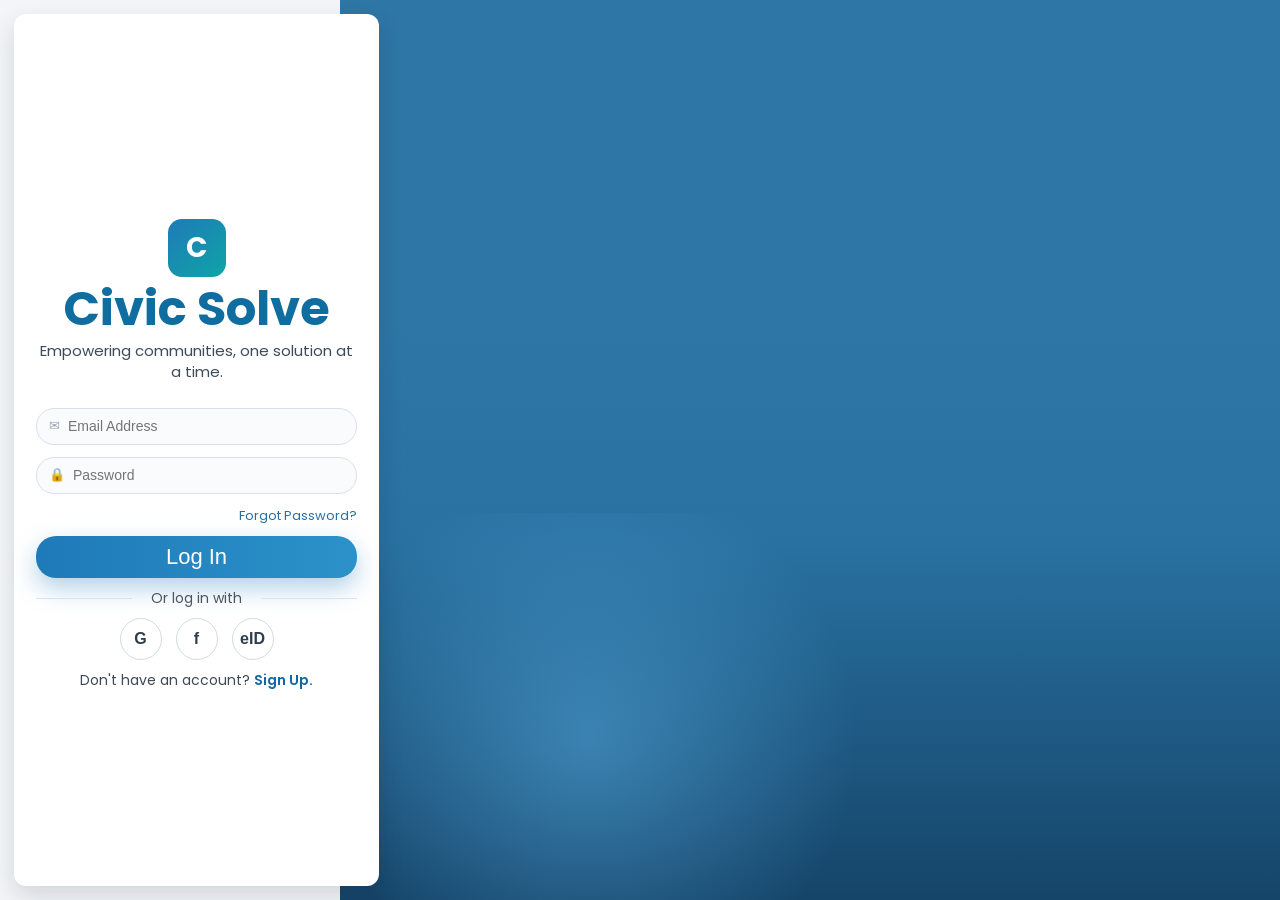
==== login.html @ 405071b5 "Initial commit" ====
<!DOCTYPE html>
<html lang="en">
<head>
    <meta charset="UTF-8">
    <meta name="viewport" content="width=device-width, initial-scale=1.0">
    <title>CivicSolve - Login</title>
    <link rel="stylesheet" href="assets/css/login.css">
    <link href="https://fonts.googleapis.com/css2?family=Poppins:wght@300;400;500;600;700&display=swap" rel="stylesheet">
</head>
<body class="auth-page">
    <main class="auth-scene">
        <section class="hero-pane">
            <div class="hero-overlay">
                <h2>Shape your city's future. Join the conversation and make a difference in your community.</h2>
                <p>Connect with neighbors, share ideas, and drive change.</p>
            </div>
        </section>

        <section class="login-pane">
            <div class="brand-wrap">
                <div class="brand-mark">C</div>
                <h1>Civic Solve</h1>
                <p>Empowering communities, one solution at a time.</p>
            </div>

            <div id="login-error" class="alert" style="display:none;"></div>

            <form id="login-form" class="login-form">
                <label class="input-wrap">
                    <span class="input-icon">✉</span>
                    <input type="email" name="email" placeholder="Email Address" required>
                </label>

                <label class="input-wrap">
                    <span class="input-icon">🔒</span>
                    <input type="password" name="password" placeholder="Password" required>
                </label>

                <div class="helper-row">
                    <a href="#" class="forgot-link">Forgot Password?</a>
                </div>

                <button type="submit" class="login-btn">Log In</button>
            </form>

            <div class="divider">Or log in with</div>

            <div class="social-row">
                <button type="button" aria-label="Login with Google">G</button>
                <button type="button" aria-label="Login with Facebook">f</button>
                <button type="button" aria-label="Login with eID">eID</button>
            </div>

            <p class="auth-link">Don't have an account? <a href="register.html">Sign Up.</a></p>
        </section>
    </main>
    <script src="assets/js/auth.js"></script>
</body>
</html>
---- assets/css/login.css ----
* {
    margin: 0;
    padding: 0;
    box-sizing: border-box;
}

body {
    font-family: 'Poppins', sans-serif;
}

.auth-page {
    min-height: 100dvh;
    background: #f3f5f8;
    overflow: auto;
}

.auth-scene {
    position: relative;
    min-height: 100dvh;
    min-height: 100dvh;
    width: 100%;
}

.login-pane {
    position: absolute;
    z-index: 2;
    left: 14px;
    top: 14px;
    bottom: 14px;
    width: 365px;
    background: #ffffff;
    border-radius: 12px;
    box-shadow: 0 10px 24px rgba(15, 23, 42, 0.14);
    padding: 26px 22px 16px;
    display: flex;
    flex-direction: column;
    justify-content: center;
}

.brand-wrap {
    text-align: center;
    margin-bottom: 18px;
}

.brand-mark {
    width: 58px;
    height: 58px;
    margin: 0 auto 8px;
    border-radius: 14px;
    background: linear-gradient(140deg, #1f7ab8, #0ea5a6);
    color: #ffffff;
    display: grid;
    place-items: center;
    font-weight: 700;
    font-size: 28px;
}

.brand-wrap h1 {
    color: #0f6d9f;
    font-size: 48px;
    line-height: 1;
    font-weight: 700;
}

.brand-wrap p {
    color: #3d4a59;
    font-size: 15px;
    margin-top: 8px;
    line-height: 1.35;
}

.login-form {
    margin-top: 8px;
}

.input-wrap {
    border: 1px solid #d9e0e8;
    border-radius: 18px;
    height: 37px;
    display: flex;
    align-items: center;
    gap: 8px;
    padding: 0 12px;
    margin-bottom: 12px;
    background: #f9fbfd;
}

.input-icon {
    color: #9aa6b2;
    font-size: 13px;
}

.input-wrap input {
    border: none;
    outline: none;
    width: 100%;
    background: transparent;
    color: #334155;
    font-size: 14px;
}

.helper-row {
    display: flex;
    justify-content: flex-end;
    margin-bottom: 10px;
}

.forgot-link {
    font-size: 13px;
    text-decoration: none;
    color: #2470a7;
}

.login-btn {
    width: 100%;
    border: none;
    border-radius: 20px;
    height: 42px;
    font-size: 22px;
    font-weight: 500;
    color: #ffffff;
    background: linear-gradient(90deg, #1f7ab8, #2b92c9);
    cursor: pointer;
    box-shadow: 0 10px 24px rgba(31, 122, 184, 0.35);
}

.divider {
    margin: 10px 0 9px;
    text-align: center;
    color: #4c5562;
    font-size: 14px;
    position: relative;
}

.divider::before,
.divider::after {
    content: "";
    position: absolute;
    top: 50%;
    width: 30%;
    border-top: 1px solid #dde3ea;
}

.divider::before {
    left: 0;
}

.divider::after {
    right: 0;
}

.social-row {
    display: flex;
    justify-content: center;
    gap: 14px;
}

.social-row button {
    width: 42px;
    height: 42px;
    border-radius: 50%;
    border: 1px solid #d4dbe3;
    background: #ffffff;
    color: #2f3e4f;
    font-size: 16px;
    font-weight: 600;
    cursor: pointer;
}

.auth-link {
    text-align: center;
    margin-top: 10px;
    color: #3e4a58;
    font-size: 14px;
}

.auth-link a {
    color: #1168a2;
    text-decoration: none;
    font-weight: 600;
}

.hero-pane {
    position: absolute;
    top: 0;
    right: 0;
    bottom: 0;
    left: 340px;
    background-color: #2f78a8;
    background-image: url("../../image.png");
    background-size: cover;
    background-position: right center;
    background-repeat: no-repeat;
    overflow: hidden;
}

.hero-pane::before {
    content: "";
    position: absolute;
    inset: 0;
    background: linear-gradient(
        to bottom,
        rgba(11, 64, 98, 0.03) 34%,
        rgba(16, 88, 135, 0.2) 60%,
        rgba(9, 44, 75, 0.68) 100%
    );
}

.hero-pane::after {
    content: "";
    position: absolute;
    left: -5%;
    bottom: -7%;
    width: 63%;
    height: 50%;
    background: radial-gradient(circle, rgba(86, 170, 223, 0.52) 0%, rgba(86, 170, 223, 0) 72%);
    pointer-events: none;
}

.hero-overlay {
    display: none;
}

.hero-overlay h2 {
    font-size: 50px;
    line-height: 1.08;
    max-width: 650px;
    text-shadow: 0 2px 10px rgba(0, 0, 0, 0.35);
}

.hero-overlay p {
    margin-top: 10px;
    font-size: 25px;
    color: #dbeafe;
}

.alert {
    background: #ffe4e6;
    color: #be123c;
    padding: 10px 12px;
    border-radius: 10px;
    margin-bottom: 10px;
    border: 1px solid #fecdd3;
    font-size: 13px;
}

@media (max-width: 1024px) {
    .hero-pane {
        left: 330px;
        background-position: 95% top;
    }
}

@media (max-width: 840px) {
    .hero-pane {
        position: relative;
        left: 0;
        right: auto;
        bottom: auto;
        min-height: 46dvh;
        background-position: center top;
    }

    .login-pane {
        position: relative;
        inset: auto;
        transform: none;
        width: calc(100% - 16px);
        margin: 10px auto -28px;
        top: auto;
        left: auto;
        bottom: auto;
        padding: 22px 16px 16px;
        border-radius: 14px;
    }

    .brand-wrap h1 {
        font-size: 32px;
    }

    .brand-wrap p {
        font-size: 15px;
    }

    .input-wrap input,
    .forgot-link,
    .divider,
    .auth-link {
        font-size: 14px;
    }

    .login-btn {
        font-size: 26px;
    }
}
@media (max-width: 520px) {
    .login-btn {
        font-size: 18px;
    }
}
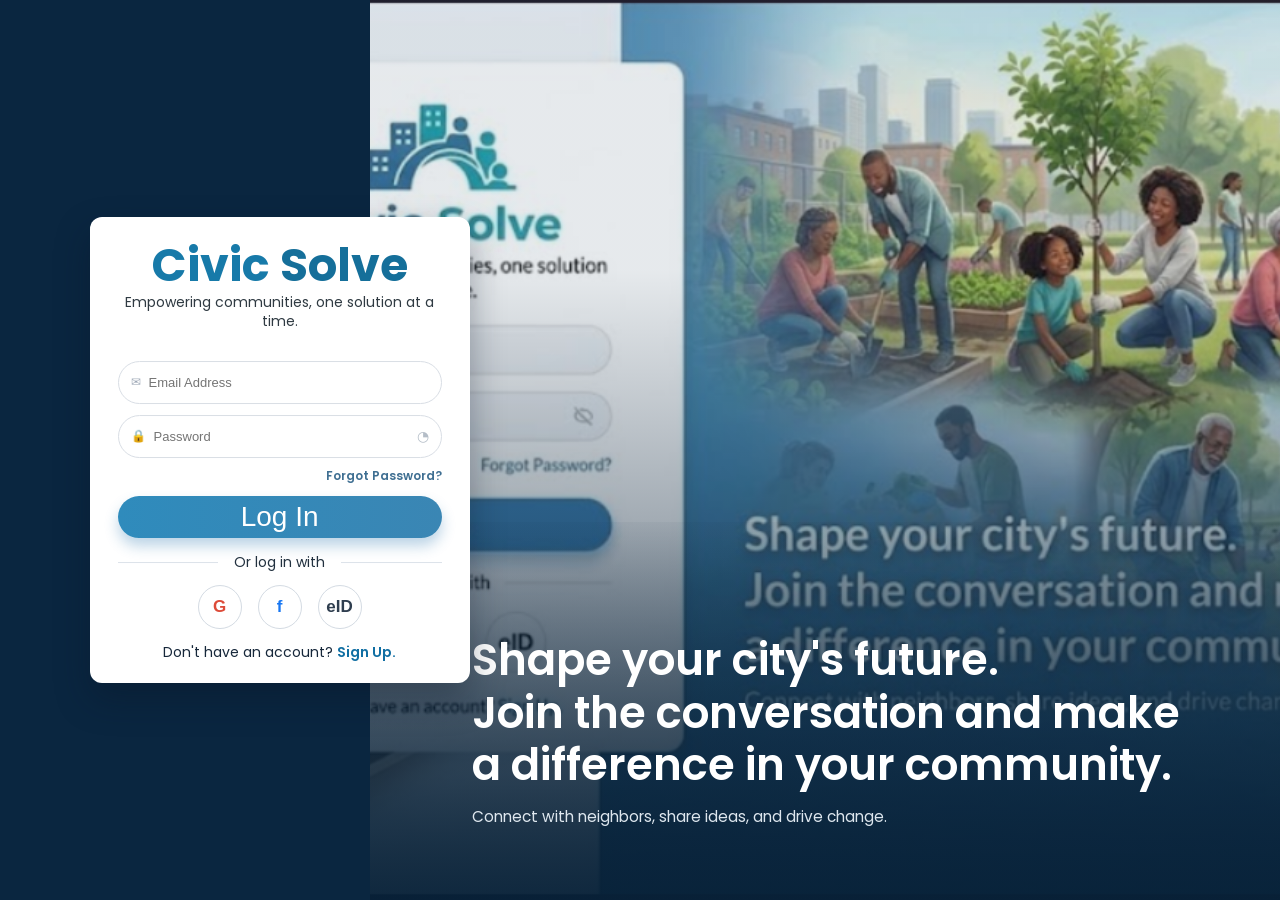
==== commit 6b3125db: "Added new feature (add some feature)" ====
--- a/login.html
+++ b/login.html
@@ -10,16 +10,15 @@
 <body class="auth-page">
     <main class="auth-scene">
         <section class="hero-pane">
-            <div class="hero-overlay">
-                <h2>Shape your city's future. Join the conversation and make a difference in your community.</h2>
+            <div class="hero-content">
+                <h2>Shape your city's future.<br>Join the conversation and make<br>a difference in your community.</h2>
                 <p>Connect with neighbors, share ideas, and drive change.</p>
             </div>
         </section>
 
         <section class="login-pane">
             <div class="brand-wrap">
-                <div class="brand-mark">C</div>
-                <h1>Civic Solve</h1>
+                <h1><span>Civic</span> Solve</h1>
                 <p>Empowering communities, one solution at a time.</p>
             </div>
 
@@ -34,6 +33,7 @@
                 <label class="input-wrap">
                     <span class="input-icon">🔒</span>
                     <input type="password" name="password" placeholder="Password" required>
+                    <span class="input-icon input-icon-end">◔</span>
                 </label>
 
                 <div class="helper-row">
@@ -46,8 +46,8 @@
             <div class="divider">Or log in with</div>
 
             <div class="social-row">
-                <button type="button" aria-label="Login with Google">G</button>
-                <button type="button" aria-label="Login with Facebook">f</button>
+                <button type="button" class="google" aria-label="Login with Google">G</button>
+                <button type="button" class="facebook" aria-label="Login with Facebook">f</button>
                 <button type="button" aria-label="Login with eID">eID</button>
             </div>
 
--- a/assets/css/login.css
+++ b/assets/css/login.css
@@ -10,84 +10,82 @@
 
 .auth-page {
     min-height: 100dvh;
-    background: #f3f5f8;
-    overflow: auto;
+    background: #0a2640;
+    overflow: hidden;
 }
 
 .auth-scene {
     position: relative;
     min-height: 100dvh;
-    min-height: 100dvh;
     width: 100%;
 }
 
 .login-pane {
     position: absolute;
     z-index: 2;
-    left: 14px;
-    top: 14px;
-    bottom: 14px;
-    width: 365px;
+    left: clamp(36px, 7vw, 180px);
+    top: 50%;
+    transform: translateY(-50%);
+    width: min(100%, 380px);
     background: #ffffff;
     border-radius: 12px;
-    box-shadow: 0 10px 24px rgba(15, 23, 42, 0.14);
-    padding: 26px 22px 16px;
+    box-shadow: 0 16px 34px rgba(8, 20, 36, 0.35);
+    padding: 26px 28px 20px;
     display: flex;
     flex-direction: column;
-    justify-content: center;
+    justify-content: flex-start;
 }
 
 .brand-wrap {
     text-align: center;
-    margin-bottom: 18px;
-}
-
-.brand-mark {
-    width: 58px;
-    height: 58px;
-    margin: 0 auto 8px;
-    border-radius: 14px;
-    background: linear-gradient(140deg, #1f7ab8, #0ea5a6);
-    color: #ffffff;
-    display: grid;
-    place-items: center;
+    margin-bottom: 16px;
+}
+
+.brand-wrap h1 {
+    color: #156f9a;
+    font-size: 46px;
+    letter-spacing: 0;
+    line-height: 0.96;
     font-weight: 700;
-    font-size: 28px;
-}
-
-.brand-wrap h1 {
-    color: #0f6d9f;
-    font-size: 48px;
-    line-height: 1;
-    font-weight: 700;
+}
+
+.brand-wrap h1 span {
+    color: #177aa9;
 }
 
 .brand-wrap p {
-    color: #3d4a59;
-    font-size: 15px;
-    margin-top: 8px;
+    color: #2f3a42;
+    font-size: 14px;
+    margin-top: 6px;
     line-height: 1.35;
+    font-weight: 400;
 }
 
 .login-form {
-    margin-top: 8px;
+    margin-top: 14px;
 }
 
 .input-wrap {
-    border: 1px solid #d9e0e8;
-    border-radius: 18px;
-    height: 37px;
+    border: 1px solid #d9dee5;
+    border-radius: 22px;
+    height: 43px;
     display: flex;
     align-items: center;
     gap: 8px;
     padding: 0 12px;
-    margin-bottom: 12px;
-    background: #f9fbfd;
+    margin-bottom: 11px;
+    background: #ffffff;
 }
 
 .input-icon {
-    color: #9aa6b2;
-    font-size: 13px;
+    color: #9fa9b7;
+    font-size: 12px;
+    flex: 0 0 auto;
+}
+
+.input-icon-end {
+    font-size: 14px;
+    color: #b4bdc7;
 }
 
 .input-wrap input {
@@ -96,38 +94,40 @@
     width: 100%;
     background: transparent;
     color: #334155;
-    font-size: 14px;
+    font-size: 13px;
 }
 
 .helper-row {
     display: flex;
     justify-content: flex-end;
-    margin-bottom: 10px;
+    margin-top: -2px;
+    margin-bottom: 11px;
 }
 
 .forgot-link {
-    font-size: 13px;
+    font-size: 12px;
     text-decoration: none;
-    color: #2470a7;
+    color: #3f6f92;
+    font-weight: 600;
 }
 
 .login-btn {
     width: 100%;
     border: none;
-    border-radius: 20px;
+    border-radius: 22px;
     height: 42px;
-    font-size: 22px;
+    font-size: 28px;
     font-weight: 500;
     color: #ffffff;
-    background: linear-gradient(90deg, #1f7ab8, #2b92c9);
+    background: linear-gradient(90deg, #2f8bbc, #3a86b4);
     cursor: pointer;
-    box-shadow: 0 10px 24px rgba(31, 122, 184, 0.35);
+    box-shadow: 0 8px 14px rgba(34, 113, 171, 0.3);
 }
 
 .divider {
-    margin: 10px 0 9px;
+    margin: 14px 0 12px;
     text-align: center;
-    color: #4c5562;
+    color: #22313f;
     font-size: 14px;
     position: relative;
 }
@@ -137,7 +137,7 @@
     content: "";
     position: absolute;
     top: 50%;
-    width: 30%;
+    width: 31%;
     border-top: 1px solid #dde3ea;
 }
 
@@ -152,30 +152,38 @@
 .social-row {
     display: flex;
     justify-content: center;
-    gap: 14px;
+    gap: 16px;
 }
 
 .social-row button {
-    width: 42px;
-    height: 42px;
+    width: 44px;
+    height: 44px;
     border-radius: 50%;
     border: 1px solid #d4dbe3;
     background: #ffffff;
     color: #2f3e4f;
-    font-size: 16px;
+    font-size: 17px;
     font-weight: 600;
     cursor: pointer;
 }
 
+.social-row .google {
+    color: #dd4b39;
+}
+
+.social-row .facebook {
+    color: #1877f2;
+}
+
 .auth-link {
     text-align: center;
-    margin-top: 10px;
-    color: #3e4a58;
+    margin-top: 13px;
+    color: #16273a;
     font-size: 14px;
 }
 
 .auth-link a {
-    color: #1168a2;
+    color: #116fa3;
     text-decoration: none;
     font-weight: 600;
 }
@@ -185,11 +193,11 @@
     top: 0;
     right: 0;
     bottom: 0;
-    left: 340px;
-    background-color: #2f78a8;
+    left: min(29vw, 370px);
+    background-color: #2a76a8;
     background-image: url("../../image.png");
     background-size: cover;
-    background-position: right center;
+    background-position: center;
     background-repeat: no-repeat;
     overflow: hidden;
 }
@@ -198,40 +206,41 @@
     content: "";
     position: absolute;
     inset: 0;
-    background: linear-gradient(
-        to bottom,
-        rgba(11, 64, 98, 0.03) 34%,
-        rgba(16, 88, 135, 0.2) 60%,
-        rgba(9, 44, 75, 0.68) 100%
-    );
+    background: linear-gradient(to bottom, rgba(10, 45, 73, 0.1) 30%, rgba(6, 28, 49, 0.78) 100%);
 }
 
 .hero-pane::after {
     content: "";
     position: absolute;
-    left: -5%;
-    bottom: -7%;
-    width: 63%;
-    height: 50%;
-    background: radial-gradient(circle, rgba(86, 170, 223, 0.52) 0%, rgba(86, 170, 223, 0) 72%);
+    left: 0;
+    right: 0;
+    bottom: 0;
+    height: 42%;
+    background: linear-gradient(to top, rgba(7, 33, 56, 0.84) 0%, rgba(7, 33, 56, 0.04) 100%);
     pointer-events: none;
 }
 
-.hero-overlay {
-    display: none;
-}
-
-.hero-overlay h2 {
-    font-size: 50px;
-    line-height: 1.08;
-    max-width: 650px;
-    text-shadow: 0 2px 10px rgba(0, 0, 0, 0.35);
-}
-
-.hero-overlay p {
-    margin-top: 10px;
-    font-size: 25px;
-    color: #dbeafe;
+.hero-content {
+    position: absolute;
+    z-index: 1;
+    left: clamp(60px, 8vw, 120px);
+    right: 48px;
+    bottom: clamp(34px, 8vh, 78px);
+    color: #ffffff;
+}
+
+.hero-content h2 {
+    font-size: clamp(26px, 3.4vw, 46px);
+    line-height: 1.2;
+    margin-bottom: 14px;
+    font-weight: 600;
+    max-width: 900px;
+}
+
+.hero-content p {
+    font-size: clamp(14px, 1.2vw, 26px);
+    color: rgba(238, 245, 252, 0.93);
+    max-width: 720px;
 }
 
 .alert {
@@ -246,9 +255,25 @@
 
 @media (max-width: 1024px) {
     .hero-pane {
-        left: 330px;
-        background-position: 95% top;
-    }
+        left: 280px;
+        background-position: 66% center;
+    }
+
+    .login-pane {
+        left: 20px;
+        width: 320px;
+        padding: 20px 18px 16px;
+        top: 50%;
+    }
+
+    .brand-wrap h1 {
+        font-size: 36px;
+    }
+
+    .hero-content h2 {
+        font-size: 30px;
+    }
+
 }
 
 @media (max-width: 840px) {
@@ -257,19 +282,17 @@
         left: 0;
         right: auto;
         bottom: auto;
-        min-height: 46dvh;
-        background-position: center top;
+        min-height: 50dvh;
+        background-position: 62% top;
     }
 
     .login-pane {
         position: relative;
-        inset: auto;
+        left: auto;
+        top: auto;
         transform: none;
-        width: calc(100% - 16px);
-        margin: 10px auto -28px;
-        top: auto;
-        left: auto;
-        bottom: auto;
+        width: min(100% - 22px, 410px);
+        margin: -24px auto 14px;
         padding: 22px 16px 16px;
         border-radius: 14px;
     }
@@ -279,7 +302,7 @@
     }
 
     .brand-wrap p {
-        font-size: 15px;
+        font-size: 13px;
     }
 
     .input-wrap input,
@@ -290,8 +313,29 @@
     }
 
     .login-btn {
-        font-size: 26px;
-    }
+        font-size: 20px;
+        height: 44px;
+    }
+
+    .divider,
+    .auth-link {
+        font-size: 16px;
+    }
+
+    .hero-content {
+        left: 18px;
+        right: 18px;
+        bottom: 24px;
+    }
+
+    .hero-content h2 {
+        font-size: 24px;
+    }
+
+    .hero-content p {
+        font-size: 13px;
+    }
+
 }
 @media (max-width: 520px) {
     .login-btn {
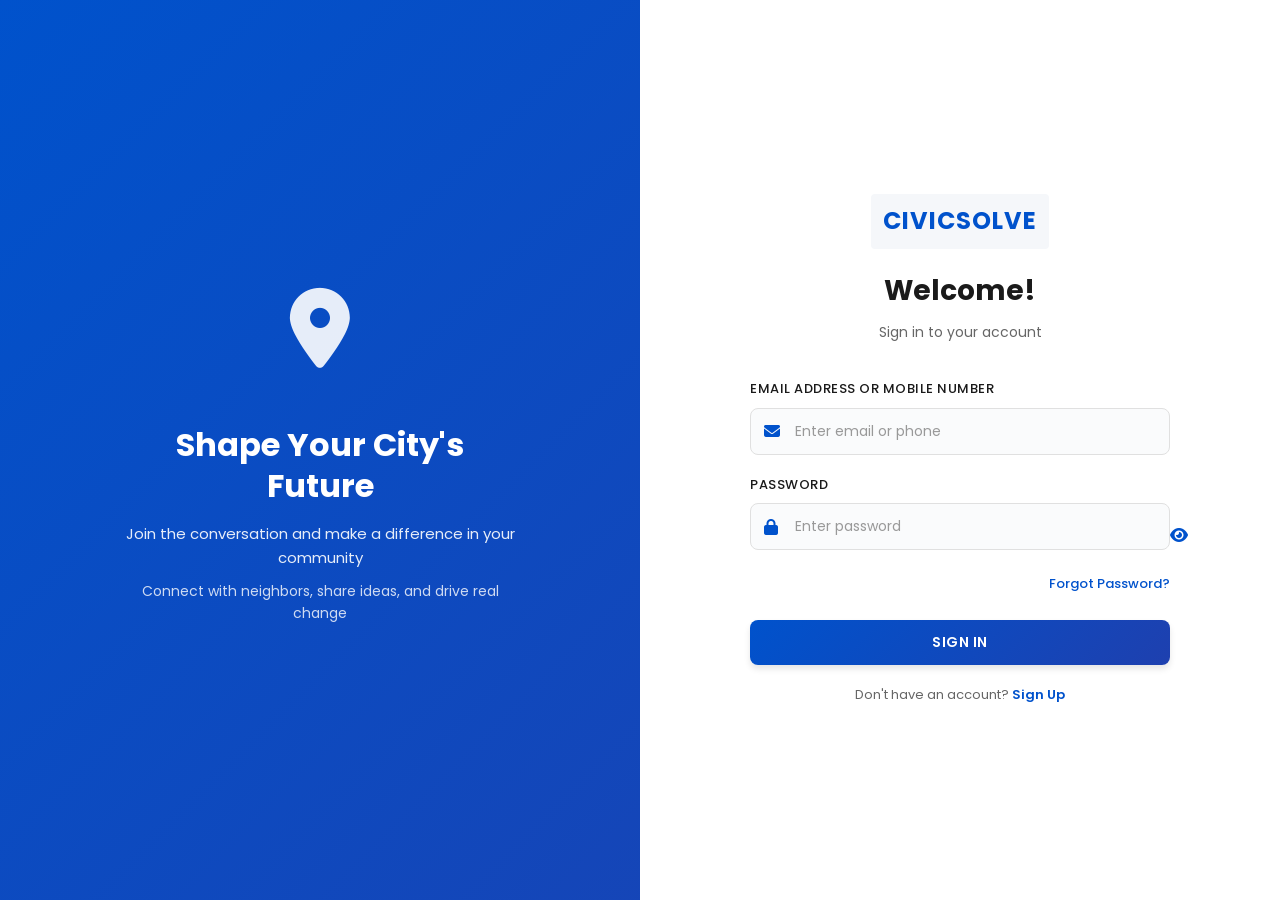
==== commit f0a753d5: "added login page design" ====
--- a/login.html
+++ b/login.html
@@ -6,54 +6,101 @@
     <title>CivicSolve - Login</title>
     <link rel="stylesheet" href="assets/css/login.css">
     <link href="https://fonts.googleapis.com/css2?family=Poppins:wght@300;400;500;600;700&display=swap" rel="stylesheet">
+    <link rel="stylesheet" href="https://cdnjs.cloudflare.com/ajax/libs/font-awesome/6.4.0/css/all.min.css">
 </head>
-<body class="auth-page">
-    <main class="auth-scene">
-        <section class="hero-pane">
-            <div class="hero-content">
-                <h2>Shape your city's future.<br>Join the conversation and make<br>a difference in your community.</h2>
-                <p>Connect with neighbors, share ideas, and drive change.</p>
+<body>
+    <div class="login-container">
+        <!-- Left Section - Desktop Only -->
+        <div class="left-section">
+            <div class="left-content">
+                <div class="logo-large">
+                    <i class="fas fa-location-dot"></i>
+                </div>
+                <h2>Shape Your City's Future</h2>
+                <p>Join the conversation and make a difference in your community</p>
+                <p class="subtitle">Connect with neighbors, share ideas, and drive real change</p>
             </div>
-        </section>
+        </div>
 
-        <section class="login-pane">
-            <div class="brand-wrap">
-                <h1><span>Civic</span> Solve</h1>
-                <p>Empowering communities, one solution at a time.</p>
-            </div>
-
-            <div id="login-error" class="alert" style="display:none;"></div>
-
-            <form id="login-form" class="login-form">
-                <label class="input-wrap">
-                    <span class="input-icon">✉</span>
-                    <input type="email" name="email" placeholder="Email Address" required>
-                </label>
-
-                <label class="input-wrap">
-                    <span class="input-icon">🔒</span>
-                    <input type="password" name="password" placeholder="Password" required>
-                    <span class="input-icon input-icon-end">◔</span>
-                </label>
-
-                <div class="helper-row">
-                    <a href="#" class="forgot-link">Forgot Password?</a>
+        <!-- Right Section - Login Form -->
+        <div class="right-section">
+            <div class="login-form-wrapper">
+                <!-- Header -->
+                <div class="login-header">
+                    <div class="logo-small">
+                        <span class="logo-text">CIVICSOLVE</span>
+                    </div>
+                    <h1>Welcome!</h1>
+                    <p>Sign in to your account</p>
                 </div>
 
-                <button type="submit" class="login-btn">Log In</button>
-            </form>
+                <!-- Error Message -->
+                <div id="login-error" class="alert alert-error" style="display:none;"></div>
 
-            <div class="divider">Or log in with</div>
+                <!-- Login Form -->
+                <form id="login-form" class="form">
+                    <div class="form-group">
+                        <label for="email">Email Address or Mobile Number</label>
+                        <div class="input-group">
+                            <i class="fas fa-envelope"></i>
+                            <input 
+                                type="email" 
+                                id="email"
+                                name="email" 
+                                placeholder="Enter email or phone" 
+                                required
+                            >
+                        </div>
+                    </div>
 
-            <div class="social-row">
-                <button type="button" class="google" aria-label="Login with Google">G</button>
-                <button type="button" class="facebook" aria-label="Login with Facebook">f</button>
-                <button type="button" aria-label="Login with eID">eID</button>
+                    <div class="form-group">
+                        <label for="password">Password</label>
+                        <div class="input-group">
+                            <i class="fas fa-lock"></i>
+                            <input 
+                                type="password" 
+                                id="password"
+                                name="password" 
+                                placeholder="Enter password" 
+                                required
+                            >
+                            <span class="toggle-password" onclick="togglePassword()">
+                                <i class="fas fa-eye"></i>
+                            </span>
+                        </div>
+                    </div>
+
+                    <div class="form-actions">
+                        <a href="forgot-password.html" class="forgot-link">Forgot Password?</a>
+                    </div>
+
+                    <button type="submit" class="btn btn-primary">Sign In</button>
+                </form>
+
+                <!-- Sign Up Link -->
+                <div class="signup-link">
+                    <p>Don't have an account? <a href="register.html">Sign Up</a></p>
+                </div>
             </div>
+        </div>
+    </div>
 
-            <p class="auth-link">Don't have an account? <a href="register.html">Sign Up.</a></p>
-        </section>
-    </main>
     <script src="assets/js/auth.js"></script>
+    <script>
+        function togglePassword() {
+            const input = document.getElementById('password');
+            const icon = document.querySelector('.toggle-password i');
+            
+            if (input.type === 'password') {
+                input.type = 'text';
+                icon.classList.remove('fa-eye');
+                icon.classList.add('fa-eye-slash');
+            } else {
+                input.type = 'password';
+                icon.classList.remove('fa-eye-slash');
+                icon.classList.add('fa-eye');
+            }
+        }
+    </script>
 </body>
 </html>
--- a/assets/css/login.css
+++ b/assets/css/login.css
@@ -4,341 +4,463 @@
     box-sizing: border-box;
 }
 
+:root {
+    --primary-color: #0052cc;
+    --primary-light: #1e40af;
+    --secondary-color: #ffa500;
+    --text-dark: #1a1a1a;
+    --text-light: #666;
+    --border-color: #e0e0e0;
+    --bg-light: #f5f7fa;
+    --success: #10b981;
+    --error: #ef4444;
+    --shadow: 0 4px 6px rgba(0, 0, 0, 0.1);
+    --shadow-lg: 0 10px 25px rgba(0, 0, 0, 0.1);
+}
+
 body {
     font-family: 'Poppins', sans-serif;
-}
-
-.auth-page {
-    min-height: 100dvh;
-    background: #0a2640;
-    overflow: hidden;
-}
-
-.auth-scene {
-    position: relative;
-    min-height: 100dvh;
-    width: 100%;
-}
-
-.login-pane {
-    position: absolute;
-    z-index: 2;
-    left: clamp(36px, 7vw, 180px);
-    top: 50%;
-    transform: translateY(-50%);
-    width: min(100%, 380px);
-    background: #ffffff;
-    border-radius: 12px;
-    box-shadow: 0 16px 34px rgba(8, 20, 36, 0.35);
-    padding: 26px 28px 20px;
+    background-color: #fff;
+    color: var(--text-dark);
+    line-height: 1.6;
+}
+
+/* Main Container */
+.login-container {
     display: flex;
-    flex-direction: column;
-    justify-content: flex-start;
-}
-
-.brand-wrap {
-    text-align: center;
-    margin-bottom: 16px;
-}
-
-.brand-wrap h1 {
-    color: #156f9a;
-    font-size: 46px;
-    letter-spacing: 0;
-    line-height: 0.96;
-    font-weight: 700;
-}
-
-.brand-wrap h1 span {
-    color: #177aa9;
-}
-
-.brand-wrap p {
-    color: #2f3a42;
-    font-size: 14px;
-    margin-top: 6px;
-    line-height: 1.35;
-    font-weight: 400;
-}
-
-.login-form {
-    margin-top: 14px;
-}
-
-.input-wrap {
-    border: 1px solid #d9dee5;
-    border-radius: 22px;
-    height: 43px;
+    min-height: 100vh;
+    background: linear-gradient(135deg, #0052cc 0%, #1e40af 100%);
+}
+
+/* Left Section - Desktop Only */
+.left-section {
+    flex: 1;
     display: flex;
     align-items: center;
-    gap: 8px;
-    padding: 0 12px;
-    margin-bottom: 11px;
-    background: #ffffff;
-}
-
-.input-icon {
-    color: #9fa9b7;
-    font-size: 12px;
-    flex: 0 0 auto;
-}
-
-.input-icon-end {
+    justify-content: center;
+    color: white;
+    padding: 40px 20px;
+}
+
+.left-content {
+    text-align: center;
+    max-width: 400px;
+}
+
+.logo-large {
+    font-size: 80px;
+    margin-bottom: 30px;
+    opacity: 0.9;
+}
+
+.left-content h2 {
+    font-size: 32px;
+    font-weight: 700;
+    margin-bottom: 15px;
+    line-height: 1.3;
+}
+
+.left-content p {
+    font-size: 15px;
+    opacity: 0.9;
+    margin-bottom: 10px;
+}
+
+.left-content .subtitle {
     font-size: 14px;
-    color: #b4bdc7;
-}
-
-.input-wrap input {
+    opacity: 0.8;
+    font-weight: 400;
+}
+
+/* Right Section - Login Form */
+.right-section {
+    flex: 1;
+    display: flex;
+    align-items: center;
+    justify-content: center;
+    background-color: #fff;
+    padding: 40px 20px;
+}
+
+.login-form-wrapper {
+    width: 100%;
+    max-width: 420px;
+}
+
+/* Header */
+.login-header {
+    margin-bottom: 35px;
+    text-align: center;
+}
+
+.logo-small {
+    margin-bottom: 20px;
+}
+
+.logo-text {
+    font-size: 24px;
+    font-weight: 700;
+    color: var(--primary-color);
+    letter-spacing: 1px;
+    display: inline-block;
+    padding: 8px 12px;
+    border-radius: 4px;
+    background-color: var(--bg-light);
+}
+
+.login-header h1 {
+    font-size: 28px;
+    font-weight: 700;
+    color: var(--text-dark);
+    margin-bottom: 8px;
+}
+
+.login-header p {
+    font-size: 14px;
+    color: var(--text-light);
+}
+
+/* Alert Messages */
+.alert {
+    padding: 12px 16px;
+    border-radius: 8px;
+    margin-bottom: 20px;
+    font-size: 14px;
+    display: flex;
+    align-items: center;
+    gap: 10px;
+}
+
+.alert-error {
+    background-color: #fee2e2;
+    color: var(--error);
+    border-left: 4px solid var(--error);
+}
+
+.alert-success {
+    background-color: #d1fae5;
+    color: var(--success);
+    border-left: 4px solid var(--success);
+}
+
+/* Form Styling */
+.form {
+    margin-bottom: 20px;
+}
+
+.form-group {
+    margin-bottom: 20px;
+}
+
+.form-group label {
+    display: block;
+    font-size: 13px;
+    font-weight: 500;
+    color: var(--text-dark);
+    margin-bottom: 8px;
+    text-transform: uppercase;
+    letter-spacing: 0.5px;
+}
+
+.input-group {
+    position: relative;
+    display: flex;
+    align-items: center;
+}
+
+.input-group i {
+    position: absolute;
+    left: 14px;
+    color: var(--primary-color);
+    font-size: 16px;
+    pointer-events: none;
+}
+
+.input-group input {
+    width: 100%;
+    padding: 12px 14px 12px 44px;
+    border: 1.5px solid var(--border-color);
+    border-radius: 8px;
+    font-size: 14px;
+    font-family: 'Poppins', sans-serif;
+    transition: all 0.3s ease;
+    background-color: #fafbfc;
+}
+
+.input-group input:focus {
+    outline: none;
+    border-color: var(--primary-color);
+    background-color: #fff;
+    box-shadow: 0 0 0 3px rgba(0, 82, 204, 0.1);
+}
+
+.input-group input::placeholder {
+    color: #999;
+}
+
+.toggle-password {
+    position: absolute;
+    right: 14px;
+    cursor: pointer;
+    color: var(--text-light);
+    font-size: 16px;
+    transition: color 0.2s;
+}
+
+.toggle-password:hover {
+    color: var(--primary-color);
+}
+
+/* Form Actions */
+.form-actions {
+    margin-bottom: 24px;
+    text-align: right;
+}
+
+.forgot-link {
+    font-size: 13px;
+    color: var(--primary-color);
+    text-decoration: none;
+    font-weight: 500;
+    transition: color 0.2s;
+}
+
+.forgot-link:hover {
+    color: var(--primary-light);
+    text-decoration: underline;
+}
+
+/* Buttons */
+.btn {
+    width: 100%;
+    padding: 12px 16px;
     border: none;
-    outline: none;
-    width: 100%;
-    background: transparent;
-    color: #334155;
-    font-size: 13px;
-}
-
-.helper-row {
-    display: flex;
-    justify-content: flex-end;
-    margin-top: -2px;
-    margin-bottom: 11px;
-}
-
-.forgot-link {
-    font-size: 12px;
-    text-decoration: none;
-    color: #3f6f92;
-    font-weight: 600;
-}
-
-.login-btn {
-    width: 100%;
-    border: none;
-    border-radius: 22px;
-    height: 42px;
-    font-size: 28px;
-    font-weight: 500;
-    color: #ffffff;
-    background: linear-gradient(90deg, #2f8bbc, #3a86b4);
-    cursor: pointer;
-    box-shadow: 0 8px 14px rgba(34, 113, 171, 0.3);
-}
-
-.divider {
-    margin: 14px 0 12px;
-    text-align: center;
-    color: #22313f;
+    border-radius: 8px;
     font-size: 14px;
-    position: relative;
-}
-
-.divider::before,
-.divider::after {
-    content: "";
-    position: absolute;
-    top: 50%;
-    width: 31%;
-    border-top: 1px solid #dde3ea;
-}
-
-.divider::before {
-    left: 0;
-}
-
-.divider::after {
-    right: 0;
-}
-
-.social-row {
-    display: flex;
-    justify-content: center;
-    gap: 16px;
-}
-
-.social-row button {
-    width: 44px;
-    height: 44px;
-    border-radius: 50%;
-    border: 1px solid #d4dbe3;
-    background: #ffffff;
-    color: #2f3e4f;
-    font-size: 17px;
     font-weight: 600;
     cursor: pointer;
-}
-
-.social-row .google {
-    color: #dd4b39;
-}
-
-.social-row .facebook {
-    color: #1877f2;
-}
-
-.auth-link {
+    transition: all 0.3s ease;
+    font-family: 'Poppins', sans-serif;
+    text-transform: uppercase;
+    letter-spacing: 0.5px;
+}
+
+.btn-primary {
+    background: linear-gradient(135deg, var(--primary-color) 0%, var(--primary-light) 100%);
+    color: white;
+    box-shadow: var(--shadow);
+    min-height: 44px;
+}
+
+.btn-primary:hover {
+    transform: translateY(-2px);
+    box-shadow: var(--shadow-lg);
+}
+
+.btn-primary:active {
+    transform: translateY(0);
+}
+
+/* Sign Up Link */
+.signup-link {
     text-align: center;
-    margin-top: 13px;
-    color: #16273a;
-    font-size: 14px;
-}
-
-.auth-link a {
-    color: #116fa3;
+    margin-top: 20px;
+}
+
+.signup-link p {
+    font-size: 13px;
+    color: var(--text-light);
+}
+
+.signup-link a {
+    color: var(--primary-color);
     text-decoration: none;
     font-weight: 600;
-}
-
-.hero-pane {
-    position: absolute;
-    top: 0;
-    right: 0;
-    bottom: 0;
-    left: min(29vw, 370px);
-    background-color: #2a76a8;
-    background-image: url("../../image.png");
-    background-size: cover;
-    background-position: center;
-    background-repeat: no-repeat;
-    overflow: hidden;
-}
-
-.hero-pane::before {
-    content: "";
-    position: absolute;
-    inset: 0;
-    background: linear-gradient(to bottom, rgba(10, 45, 73, 0.1) 30%, rgba(6, 28, 49, 0.78) 100%);
-}
-
-.hero-pane::after {
-    content: "";
-    position: absolute;
-    left: 0;
-    right: 0;
-    bottom: 0;
-    height: 42%;
-    background: linear-gradient(to top, rgba(7, 33, 56, 0.84) 0%, rgba(7, 33, 56, 0.04) 100%);
-    pointer-events: none;
-}
-
-.hero-content {
-    position: absolute;
-    z-index: 1;
-    left: clamp(60px, 8vw, 120px);
-    right: 48px;
-    bottom: clamp(34px, 8vh, 78px);
-    color: #ffffff;
-}
-
-.hero-content h2 {
-    font-size: clamp(26px, 3.4vw, 46px);
-    line-height: 1.2;
-    margin-bottom: 14px;
-    font-weight: 600;
-    max-width: 900px;
-}
-
-.hero-content p {
-    font-size: clamp(14px, 1.2vw, 26px);
-    color: rgba(238, 245, 252, 0.93);
-    max-width: 720px;
-}
-
-.alert {
-    background: #ffe4e6;
-    color: #be123c;
-    padding: 10px 12px;
-    border-radius: 10px;
-    margin-bottom: 10px;
-    border: 1px solid #fecdd3;
-    font-size: 13px;
-}
-
+    transition: color 0.2s;
+}
+
+.signup-link a:hover {
+    color: var(--primary-light);
+    text-decoration: underline;
+}
+
+/* ======================== */
+/* RESPONSIVE DESIGN */
+/* ======================== */
+
+/* Tablet */
 @media (max-width: 1024px) {
-    .hero-pane {
-        left: 280px;
-        background-position: 66% center;
-    }
-
-    .login-pane {
-        left: 20px;
-        width: 320px;
-        padding: 20px 18px 16px;
-        top: 50%;
-    }
-
-    .brand-wrap h1 {
-        font-size: 36px;
-    }
-
-    .hero-content h2 {
-        font-size: 30px;
-    }
-
-}
-
-@media (max-width: 840px) {
-    .hero-pane {
-        position: relative;
-        left: 0;
-        right: auto;
-        bottom: auto;
-        min-height: 50dvh;
-        background-position: 62% top;
-    }
-
-    .login-pane {
-        position: relative;
-        left: auto;
-        top: auto;
-        transform: none;
-        width: min(100% - 22px, 410px);
-        margin: -24px auto 14px;
-        padding: 22px 16px 16px;
-        border-radius: 14px;
-    }
-
-    .brand-wrap h1 {
-        font-size: 32px;
-    }
-
-    .brand-wrap p {
+    .left-section {
+        flex: 0 0 40%;
+        padding: 30px;
+    }
+
+    .left-content h2 {
+        font-size: 24px;
+    }
+
+    .right-section {
+        flex: 0 0 60%;
+        padding: 30px;
+    }
+
+    .login-form-wrapper {
+        max-width: 380px;
+    }
+}
+
+/* Mobile - Medium screens */
+@media (max-width: 768px) {
+    .login-container {
+        flex-direction: column;
+        background: linear-gradient(135deg, #0052cc 0%, #1e40af 100%);
+    }
+
+    .left-section {
+        display: none;
+    }
+
+    .right-section {
+        flex: 1;
+        background: white;
+        display: flex;
+        align-items: flex-start;
+        justify-content: center;
+        padding: 50px 20px 20px;
+        min-height: 100vh;
+    }
+
+    .login-form-wrapper {
+        width: 100%;
+        max-width: 350px;
+    }
+
+    .login-header {
+        margin-bottom: 30px;
+    }
+
+    .login-header h1 {
+        font-size: 24px;
+    }
+
+    .form-group {
+        margin-bottom: 18px;
+    }
+
+    .btn {
+        min-height: 48px;
+        font-size: 15px;
+    }
+}
+
+/* Mobile - Small screens */
+@media (max-width: 480px) {
+    .right-section {
+        padding: 40px 16px 20px;
+    }
+
+    .login-form-wrapper {
+        max-width: 100%;
+    }
+
+    .login-header {
+        margin-bottom: 25px;
+    }
+
+    .logo-text {
+        font-size: 20px;
+        padding: 6px 10px;
+    }
+
+    .login-header h1 {
+        font-size: 22px;
+        margin-bottom: 6px;
+    }
+
+    .login-header p {
         font-size: 13px;
     }
 
-    .input-wrap input,
-    .forgot-link,
-    .divider,
-    .auth-link {
+    .form-group label {
+        font-size: 12px;
+    }
+
+    .input-group input {
+        padding: 10px 12px 10px 38px;
+        font-size: 15px;
+    }
+
+    .input-group i {
+        left: 12px;
         font-size: 14px;
     }
 
-    .login-btn {
+    .toggle-password {
+        right: 12px;
+        font-size: 14px;
+    }
+
+    .form-actions {
+        margin-bottom: 20px;
+    }
+
+    .forgot-link {
+        font-size: 12px;
+    }
+
+    .btn {
+        padding: 11px 14px;
+        font-size: 14px;
+        min-height: 44px;
+    }
+
+    .signup-link p {
+        font-size: 12px;
+    }
+
+    .signup-link a {
+        font-size: 12px;
+    }
+
+    .alert {
+        padding: 10px 14px;
+        font-size: 13px;
+        margin-bottom: 15px;
+    }
+}
+
+/* Extra Small phones */
+@media (max-width: 380px) {
+    .right-section {
+        padding: 30px 12px 15px;
+    }
+
+    .login-header {
+        margin-bottom: 20px;
+    }
+
+    .login-header h1 {
         font-size: 20px;
-        height: 44px;
-    }
-
-    .divider,
-    .auth-link {
-        font-size: 16px;
-    }
-
-    .hero-content {
-        left: 18px;
-        right: 18px;
-        bottom: 24px;
-    }
-
-    .hero-content h2 {
-        font-size: 24px;
-    }
-
-    .hero-content p {
+    }
+
+    .form-group {
+        margin-bottom: 16px;
+    }
+
+    .input-group input {
+        padding: 9px 10px 9px 36px;
+        font-size: 14px;
+    }
+
+    .btn {
+        padding: 10px 12px;
         font-size: 13px;
     }
-
-}
-@media (max-width: 520px) {
-    .login-btn {
-        font-size: 18px;
-    }
-}+}
+
+/* Print Styles */
+@media print {
+    .login-container {
+        display: none;
+    }
+}
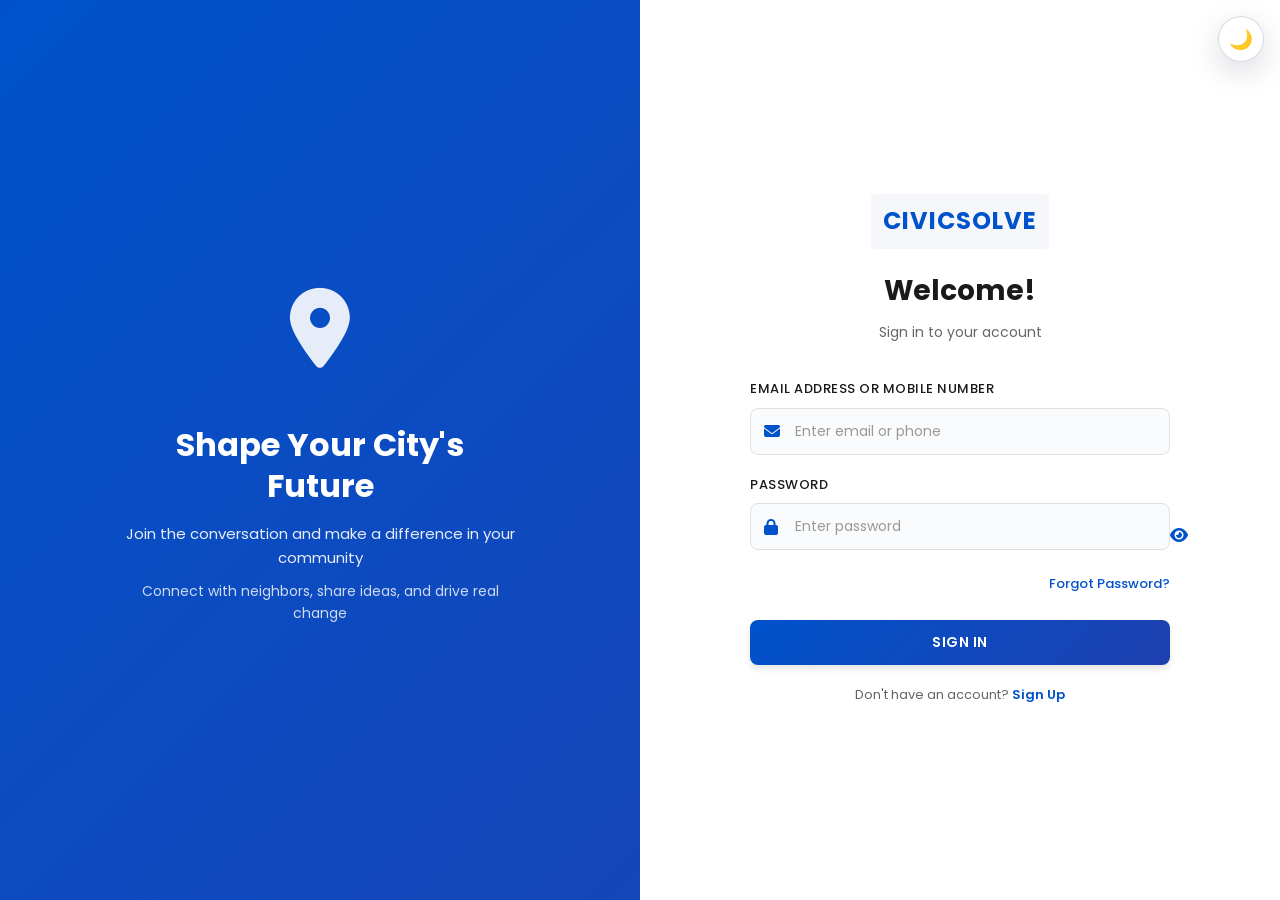
==== commit d7e658d0: "develop the some features , and testing is complete" ====
--- a/login.html
+++ b/login.html
@@ -5,6 +5,7 @@
     <meta name="viewport" content="width=device-width, initial-scale=1.0">
     <title>CivicSolve - Login</title>
     <link rel="stylesheet" href="assets/css/login.css">
+    <link rel="stylesheet" href="assets/css/theme.css">
     <link href="https://fonts.googleapis.com/css2?family=Poppins:wght@300;400;500;600;700&display=swap" rel="stylesheet">
     <link rel="stylesheet" href="https://cdnjs.cloudflare.com/ajax/libs/font-awesome/6.4.0/css/all.min.css">
 </head>
@@ -86,6 +87,7 @@
     </div>
 
     <script src="assets/js/auth.js"></script>
+    <script src="assets/js/theme-toggle.js"></script>
     <script>
         function togglePassword() {
             const input = document.getElementById('password');
--- a/assets/css/theme.css
+++ b/assets/css/theme.css
@@ -0,0 +1,317 @@
+:root {
+    --theme-bg: #f3f4f6;
+    --theme-surface: #ffffff;
+    --theme-surface-soft: #f8fafc;
+    --theme-text: #111827;
+    --theme-muted: #6b7280;
+    --theme-border: rgba(148,163,184,0.24);
+    --theme-shadow: 0 10px 30px rgba(15, 23, 42, 0.08);
+    --theme-panel: rgba(255,255,255,0.85);
+    --theme-toggle-bg: rgba(255,255,255,0.92);
+    --theme-toggle-color: #111827;
+    --theme-toggle-border: rgba(148,163,184,0.4);
+}
+
+html.dark-mode {
+    color-scheme: dark;
+}
+
+html.dark-mode, body.dark-mode {
+    background: #0b1120 !important;
+    color: #e5e7eb !important;
+}
+
+html.dark-mode .navbar,
+body.dark-mode .navbar,
+html.dark-mode .entry-card,
+body.dark-mode .entry-card,
+html.dark-mode .card,
+body.dark-mode .card,
+html.dark-mode .feature-card,
+body.dark-mode .feature-card,
+html.dark-mode .right-section,
+body.dark-mode .right-section,
+html.dark-mode .login-form-wrapper,
+body.dark-mode .login-form-wrapper,
+html.dark-mode .register-form-wrapper,
+body.dark-mode .register-form-wrapper,
+html.dark-mode .alert,
+body.dark-mode .alert,
+html.dark-mode .form-group,
+body.dark-mode .form-group {
+    background: #111827 !important;
+    color: #e5e7eb !important;
+    border-color: #374151 !important;
+    box-shadow: 0 20px 40px rgba(0,0,0,0.35) !important;
+}
+
+html.dark-mode .navbar .nav-links a,
+body.dark-mode .navbar .nav-links a,
+html.dark-mode .user-name,
+body.dark-mode .user-name,
+html.dark-mode .logo,
+body.dark-mode .logo {
+    color: #d1d5db !important;
+}
+
+html.dark-mode .navbar {
+    background: #111827 !important;
+    box-shadow: 0 2px 24px rgba(0,0,0,0.45);
+}
+
+html.dark-mode .btn-nav,
+body.dark-mode .btn-nav {
+    background: #1f2937 !important;
+    color: #e5e7eb !important;
+    border-color: rgba(148,163,184,0.4) !important;
+}
+
+html.dark-mode .btn-primary,
+body.dark-mode .btn-primary,
+html.dark-mode button,
+body.dark-mode button,
+html.dark-mode .btn,
+body.dark-mode .btn,
+html.dark-mode .btn-small,
+body.dark-mode .btn-small {
+    background: #4338ca !important;
+    border-color: #3730a3 !important;
+    color: #ffffff !important;
+}
+
+html.dark-mode .btn-secondary,
+body.dark-mode .btn-secondary {
+    background: transparent !important;
+    color: #c7d2fe !important;
+    border-color: #93c5fd !important;
+}
+
+html.dark-mode .btn-secondary:hover,
+body.dark-mode .btn-secondary:hover {
+    background: #4f46e5 !important;
+    color: #ffffff !important;
+}
+
+html.dark-mode .btn-primary:hover,
+body.dark-mode .btn-primary:hover,
+html.dark-mode .btn-small:hover,
+body.dark-mode .btn-small:hover {
+    background: #6366f1 !important;
+    border-color: #4f46e5 !important;
+    color: #ffffff !important;
+}
+
+html.dark-mode .btn-danger,
+body.dark-mode .btn-danger {
+    background: #dc2626 !important;
+    border-color: #b91c1c !important;
+    color: #ffffff !important;
+}
+
+html.dark-mode .btn-danger:hover,
+body.dark-mode .btn-danger:hover {
+    background: #ef4444 !important;
+    border-color: #f87171 !important;
+}
+
+html.dark-mode input,
+body.dark-mode input,
+html.dark-mode textarea,
+body.dark-mode textarea,
+html.dark-mode select,
+body.dark-mode select {
+    background: #0f172a !important;
+    color: #e5e7eb !important;
+    border-color: #334155 !important;
+}
+
+html.dark-mode ::placeholder,
+body.dark-mode ::placeholder {
+    color: #94a3b8 !important;
+}
+
+html.dark-mode .hero,
+body.dark-mode .hero,
+html.dark-mode .features,
+body.dark-mode .features,
+html.dark-mode .stats,
+body.dark-mode .stats,
+html.dark-mode .dashboard,
+body.dark-mode .dashboard,
+html.dark-mode .profile-page,
+body.dark-mode .profile-page,
+html.dark-mode .view-status,
+body.dark-mode .view-status,
+html.dark-mode .admin-dashboard,
+body.dark-mode .admin-dashboard {
+    background: #0b1120 !important;
+}
+
+html.dark-mode .hero h1,
+body.dark-mode .hero h1,
+html.dark-mode .hero p,
+body.dark-mode .hero p,
+html.dark-mode .feature-card h3,
+body.dark-mode .feature-card h3,
+html.dark-mode .feature-card p,
+body.dark-mode .feature-card p,
+html.dark-mode .stat-item,
+body.dark-mode .stat-item,
+html.dark-mode .issue-card,
+body.dark-mode .issue-card,
+html.dark-mode .admin-dashboard h1,
+body.dark-mode .admin-dashboard h1,
+html.dark-mode .admin-dashboard h2,
+body.dark-mode .admin-dashboard h2,
+html.dark-mode .admin-dashboard p,
+body.dark-mode .admin-dashboard p,
+html.dark-mode .admin-table th,
+body.dark-mode .admin-table th,
+html.dark-mode .admin-table td,
+body.dark-mode .admin-table td,
+html.dark-mode .complaints-table th,
+body.dark-mode .complaints-table th,
+html.dark-mode .complaints-table td,
+body.dark-mode .complaints-table td {
+    color: #e5e7eb !important;
+}
+
+html.dark-mode .admin-table,
+body.dark-mode .admin-table,
+html.dark-mode .complaints-table,
+body.dark-mode .complaints-table,
+html.dark-mode .admin-table table,
+body.dark-mode .admin-table table,
+html.dark-mode .complaints-table table,
+body.dark-mode .complaints-table table,
+html.dark-mode .add-admin-form,
+body.dark-mode .add-admin-form,
+html.dark-mode .update-form,
+body.dark-mode .update-form,
+html.dark-mode .dept-card,
+body.dark-mode .dept-card,
+html.dark-mode .stat-card,
+body.dark-mode .stat-card {
+    background: #111827 !important;
+    border-color: #374151 !important;
+    box-shadow: 0 20px 40px rgba(0,0,0,0.35) !important;
+}
+
+html.dark-mode .admin-table th,
+body.dark-mode .admin-table th,
+html.dark-mode .complaints-table th,
+body.dark-mode .complaints-table th {
+    background: #1f2937 !important;
+    border-bottom-color: #334155 !important;
+}
+
+html.dark-mode .admin-table td,
+body.dark-mode .admin-table td,
+html.dark-mode .complaints-table td,
+body.dark-mode .complaints-table td {
+    border-bottom-color: #334155 !important;
+}
+
+html.dark-mode .admin-table tr:hover,
+body.dark-mode .admin-table tr:hover,
+html.dark-mode .complaints-table tr:hover,
+body.dark-mode .complaints-table tr:hover {
+    background: #111827 !important;
+}
+
+html.dark-mode .add-admin-form input,
+body.dark-mode .add-admin-form input,
+html.dark-mode .add-admin-form select,
+body.dark-mode .add-admin-form select,
+html.dark-mode .update-form select,
+body.dark-mode .update-form select {
+    background: #0f172a !important;
+    color: #e5e7eb !important;
+    border-color: #334155 !important;
+}
+
+html.dark-mode .badge,
+body.dark-mode .badge {
+    background: rgba(255,255,255,0.08) !important;
+    color: #e5e7eb !important;
+}
+
+html.dark-mode .btn-nav,
+body.dark-mode .btn-nav {
+    background: #1f2937 !important;
+    color: #e5e7eb !important;
+    border-color: #4b5563 !important;
+}
+
+html.dark-mode .admin-links,
+body.dark-mode .admin-links {
+    background: #111827 !important;
+}
+
+html.dark-mode .admin-card,
+body.dark-mode .admin-card {
+    background: #1f2937 !important;
+    color: #e5e7eb !important;
+    box-shadow: 0 20px 40px rgba(0,0,0,0.35) !important;
+}
+
+html.dark-mode .admin-card:hover,
+body.dark-mode .admin-card:hover {
+    transform: translateY(-4px);
+    box-shadow: 0 24px 50px rgba(0,0,0,0.5) !important;
+}
+
+html.dark-mode .admin-dashboard h1,
+body.dark-mode .admin-dashboard h1,
+html.dark-mode .admin-dashboard h2,
+body.dark-mode .admin-dashboard h2 {
+    color: #f8fafc !important;
+}
+
+html.dark-mode .form-group label,
+body.dark-mode .form-group label,
+html.dark-mode label,
+body.dark-mode label {
+    color: #d1d5db !important;
+}
+
+html.dark-mode .login-form-wrapper h1,
+body.dark-mode .login-form-wrapper h1,
+html.dark-mode .register-form-wrapper h1,
+body.dark-mode .register-form-wrapper h1,
+html.dark-mode .login-form-wrapper p,
+body.dark-mode .login-form-wrapper p,
+html.dark-mode .register-form-wrapper p,
+body.dark-mode .register-form-wrapper p {
+    color: #e5e7eb !important;
+}
+
+.theme-toggle {
+    position: fixed;
+    top: 16px;
+    right: 16px;
+    z-index: 2000;
+    width: 46px;
+    height: 46px;
+    border-radius: 999px;
+    border: 1px solid var(--theme-toggle-border);
+    background: var(--theme-toggle-bg);
+    color: var(--theme-toggle-color);
+    font-size: 1.2rem;
+    display: grid;
+    place-items: center;
+    cursor: pointer;
+    box-shadow: 0 10px 30px rgba(15,23,42,0.15);
+    transition: background-color 0.3s ease, transform 0.2s ease, color 0.3s ease;
+}
+
+.theme-toggle:hover {
+    transform: translateY(-2px);
+}
+
+html.dark-mode .theme-toggle,
+body.dark-mode .theme-toggle {
+    background: rgba(255,255,255,0.08);
+    color: #f8fafc;
+    border-color: rgba(255,255,255,0.18);
+}
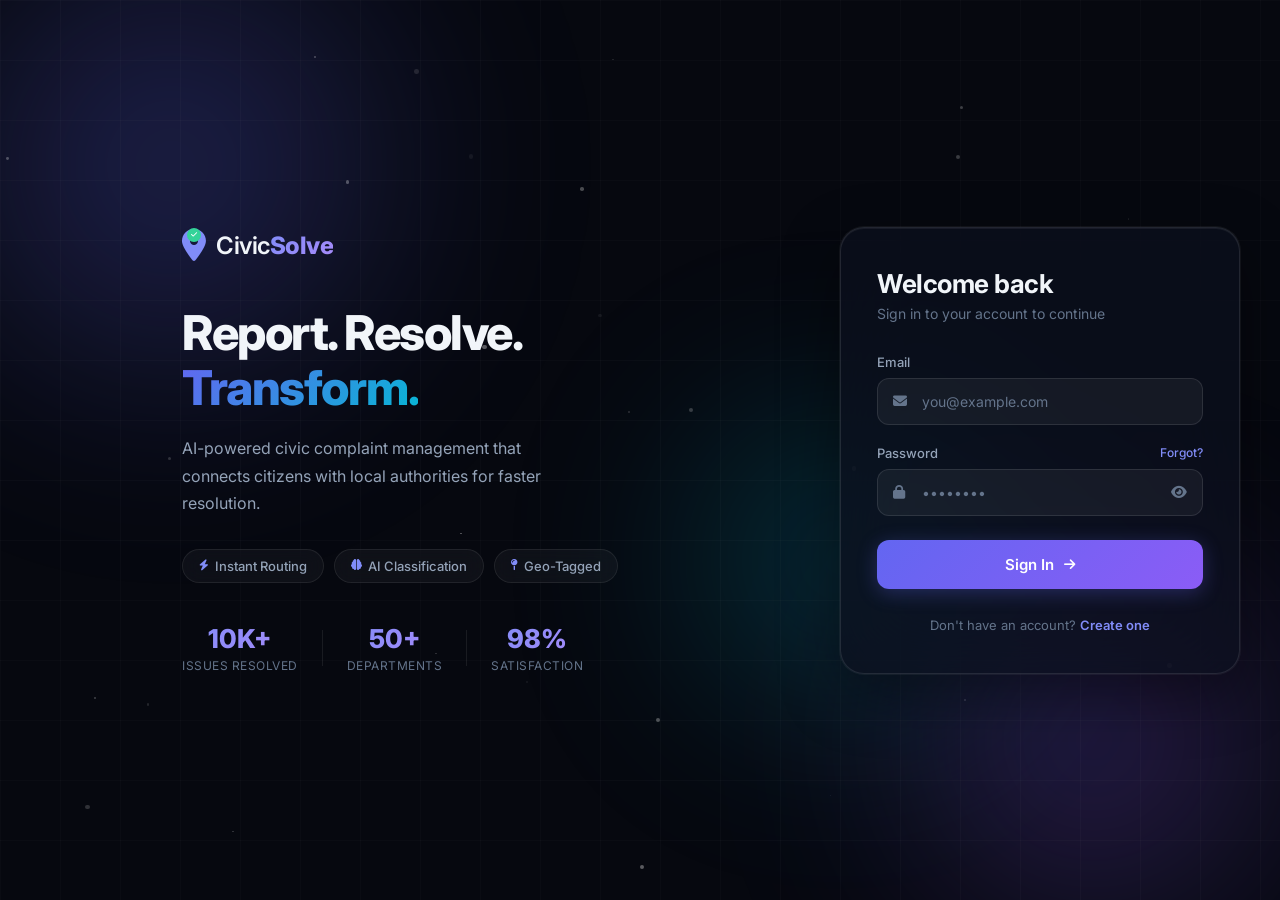
==== commit 816eef92: "bharath" ====
--- a/login.html
+++ b/login.html
@@ -4,105 +4,147 @@
     <meta charset="UTF-8">
     <meta name="viewport" content="width=device-width, initial-scale=1.0">
     <title>CivicSolve - Login</title>
+    <meta name="description" content="Login to CivicSolve - AI-powered civic complaint management">
     <link rel="stylesheet" href="assets/css/login.css">
-    <link rel="stylesheet" href="assets/css/theme.css">
-    <link href="https://fonts.googleapis.com/css2?family=Poppins:wght@300;400;500;600;700&display=swap" rel="stylesheet">
+    <link href="https://fonts.googleapis.com/css2?family=Inter:wght@300;400;500;600;700;800&display=swap" rel="stylesheet">
     <link rel="stylesheet" href="https://cdnjs.cloudflare.com/ajax/libs/font-awesome/6.4.0/css/all.min.css">
 </head>
 <body>
-    <div class="login-container">
-        <!-- Left Section - Desktop Only -->
-        <div class="left-section">
-            <div class="left-content">
-                <div class="logo-large">
-                    <i class="fas fa-location-dot"></i>
+    <!-- Animated Background -->
+    <div class="bg-animation">
+        <div class="gradient-orb orb-1"></div>
+        <div class="gradient-orb orb-2"></div>
+        <div class="gradient-orb orb-3"></div>
+        <div class="grid-overlay"></div>
+    </div>
+
+    <!-- Floating Particles -->
+    <div class="particles" id="particles"></div>
+
+    <!-- Main Content -->
+    <div class="page-wrapper">
+        <!-- Left Branding -->
+        <div class="brand-side">
+            <div class="brand-content">
+                <div class="brand-logo">
+                    <div class="logo-pin">
+                        <i class="fas fa-map-marker-alt"></i>
+                        <span class="pin-check"><i class="fas fa-check"></i></span>
+                    </div>
+                    <span class="logo-name">Civic<span>Solve</span></span>
                 </div>
-                <h2>Shape Your City's Future</h2>
-                <p>Join the conversation and make a difference in your community</p>
-                <p class="subtitle">Connect with neighbors, share ideas, and drive real change</p>
+                <h1 class="brand-title">Report. Resolve.<br><span>Transform.</span></h1>
+                <p class="brand-desc">AI-powered civic complaint management that connects citizens with local authorities for faster resolution.</p>
+                
+                <div class="feature-pills">
+                    <div class="pill"><i class="fas fa-bolt"></i> Instant Routing</div>
+                    <div class="pill"><i class="fas fa-brain"></i> AI Classification</div>
+                    <div class="pill"><i class="fas fa-map-pin"></i> Geo-Tagged</div>
+                </div>
+
+                <div class="stats-row">
+                    <div class="stat">
+                        <span class="stat-num">10K+</span>
+                        <span class="stat-label">Issues Resolved</span>
+                    </div>
+                    <div class="stat-divider"></div>
+                    <div class="stat">
+                        <span class="stat-num">50+</span>
+                        <span class="stat-label">Departments</span>
+                    </div>
+                    <div class="stat-divider"></div>
+                    <div class="stat">
+                        <span class="stat-num">98%</span>
+                        <span class="stat-label">Satisfaction</span>
+                    </div>
+                </div>
             </div>
         </div>
 
-        <!-- Right Section - Login Form -->
-        <div class="right-section">
-            <div class="login-form-wrapper">
-                <!-- Header -->
-                <div class="login-header">
-                    <div class="logo-small">
-                        <span class="logo-text">CIVICSOLVE</span>
-                    </div>
-                    <h1>Welcome!</h1>
-                    <p>Sign in to your account</p>
+        <!-- Right Form Card -->
+        <div class="form-side">
+            <div class="glass-card" id="glass-card">
+                <div class="card-header">
+                    <h2>Welcome back</h2>
+                    <p>Sign in to your account to continue</p>
                 </div>
 
                 <!-- Error Message -->
                 <div id="login-error" class="alert alert-error" style="display:none;"></div>
 
-                <!-- Login Form -->
-                <form id="login-form" class="form">
-                    <div class="form-group">
-                        <label for="email">Email Address or Mobile Number</label>
-                        <div class="input-group">
+                <form id="login-form" class="auth-form">
+                    <div class="field">
+                        <label for="email">Email</label>
+                        <div class="input-wrap">
                             <i class="fas fa-envelope"></i>
-                            <input 
-                                type="email" 
-                                id="email"
-                                name="email" 
-                                placeholder="Enter email or phone" 
-                                required
-                            >
+                            <input type="email" id="email" name="email" placeholder="you@example.com" required autocomplete="email">
                         </div>
                     </div>
 
-                    <div class="form-group">
-                        <label for="password">Password</label>
-                        <div class="input-group">
+                    <div class="field">
+                        <div class="label-row">
+                            <label for="password">Password</label>
+                            <a href="forgot-password.html" class="forgot">Forgot?</a>
+                        </div>
+                        <div class="input-wrap">
                             <i class="fas fa-lock"></i>
-                            <input 
-                                type="password" 
-                                id="password"
-                                name="password" 
-                                placeholder="Enter password" 
-                                required
-                            >
-                            <span class="toggle-password" onclick="togglePassword()">
+                            <input type="password" id="password" name="password" placeholder="••••••••" required autocomplete="current-password">
+                            <button type="button" class="eye-btn" id="toggle-password" onclick="togglePassword()">
                                 <i class="fas fa-eye"></i>
-                            </span>
+                            </button>
                         </div>
                     </div>
 
-                    <div class="form-actions">
-                        <a href="forgot-password.html" class="forgot-link">Forgot Password?</a>
-                    </div>
-
-                    <button type="submit" class="btn btn-primary">Sign In</button>
+                    <button type="submit" class="submit-btn" id="login-btn">
+                        <span>Sign In</span>
+                        <i class="fas fa-arrow-right"></i>
+                    </button>
                 </form>
 
-                <!-- Sign Up Link -->
-                <div class="signup-link">
-                    <p>Don't have an account? <a href="register.html">Sign Up</a></p>
+                <div class="card-footer">
+                    <p>Don't have an account? <a href="register.html">Create one</a></p>
                 </div>
             </div>
         </div>
     </div>
 
     <script src="assets/js/auth.js"></script>
-    <script src="assets/js/theme-toggle.js"></script>
     <script>
         function togglePassword() {
             const input = document.getElementById('password');
-            const icon = document.querySelector('.toggle-password i');
-            
+            const icon = document.querySelector('#toggle-password i');
             if (input.type === 'password') {
                 input.type = 'text';
-                icon.classList.remove('fa-eye');
-                icon.classList.add('fa-eye-slash');
+                icon.classList.replace('fa-eye', 'fa-eye-slash');
             } else {
                 input.type = 'password';
-                icon.classList.remove('fa-eye-slash');
-                icon.classList.add('fa-eye');
+                icon.classList.replace('fa-eye-slash', 'fa-eye');
             }
         }
+
+        // Floating particles
+        function createParticles() {
+            const container = document.getElementById('particles');
+            for (let i = 0; i < 30; i++) {
+                const p = document.createElement('div');
+                p.className = 'particle';
+                p.style.left = Math.random() * 100 + '%';
+                p.style.top = Math.random() * 100 + '%';
+                p.style.width = p.style.height = (Math.random() * 4 + 1) + 'px';
+                p.style.animationDuration = (Math.random() * 15 + 10) + 's';
+                p.style.animationDelay = (Math.random() * 5) + 's';
+                p.style.opacity = Math.random() * 0.5 + 0.1;
+                container.appendChild(p);
+            }
+        }
+
+        // Card entrance
+        document.addEventListener('DOMContentLoaded', () => {
+            createParticles();
+            setTimeout(() => {
+                document.getElementById('glass-card').classList.add('visible');
+            }, 200);
+        });
     </script>
 </body>
 </html>
--- a/assets/css/login.css
+++ b/assets/css/login.css
@@ -1,466 +1,632 @@
-* {
-    margin: 0;
-    padding: 0;
-    box-sizing: border-box;
-}
+/* =============================================
+   CivicSolve — Premium SaaS Login
+   ============================================= */
+
+*,*::before,*::after{margin:0;padding:0;box-sizing:border-box}
 
 :root {
-    --primary-color: #0052cc;
-    --primary-light: #1e40af;
-    --secondary-color: #ffa500;
-    --text-dark: #1a1a1a;
-    --text-light: #666;
-    --border-color: #e0e0e0;
-    --bg-light: #f5f7fa;
-    --success: #10b981;
-    --error: #ef4444;
-    --shadow: 0 4px 6px rgba(0, 0, 0, 0.1);
-    --shadow-lg: 0 10px 25px rgba(0, 0, 0, 0.1);
-}
+    --bg: #06080f;
+    --card: rgba(255,255,255,0.04);
+    --card-border: rgba(255,255,255,0.08);
+    --glass: rgba(12, 17, 30, 0.7);
+    --glass-border: rgba(255,255,255,0.1);
+    --input-bg: rgba(255,255,255,0.05);
+    --input-border: rgba(255,255,255,0.1);
+    --input-focus: #6366f1;
+    --accent: #818cf8;
+    --accent-bright: #a78bfa;
+    --green: #34d399;
+    --text: #f1f5f9;
+    --text-dim: #94a3b8;
+    --text-muted: #64748b;
+    --gradient-1: #6366f1;
+    --gradient-2: #8b5cf6;
+    --gradient-3: #06b6d4;
+}
+
+html { height: 100%; }
 
 body {
-    font-family: 'Poppins', sans-serif;
-    background-color: #fff;
-    color: var(--text-dark);
-    line-height: 1.6;
-}
-
-/* Main Container */
-.login-container {
-    display: flex;
+    font-family: 'Inter', -apple-system, BlinkMacSystemFont, sans-serif;
+    background: var(--bg);
+    color: var(--text);
     min-height: 100vh;
-    background: linear-gradient(135deg, #0052cc 0%, #1e40af 100%);
-}
-
-/* Left Section - Desktop Only */
-.left-section {
+    overflow-x: hidden;
+    -webkit-font-smoothing: antialiased;
+}
+
+/* ========================
+   ANIMATED BACKGROUND
+   ======================== */
+.bg-animation {
+    position: fixed;
+    inset: 0;
+    z-index: 0;
+    overflow: hidden;
+}
+
+.gradient-orb {
+    position: absolute;
+    border-radius: 50%;
+    filter: blur(100px);
+    opacity: 0.35;
+}
+
+.orb-1 {
+    width: 600px; height: 600px;
+    background: radial-gradient(circle, var(--gradient-1), transparent 70%);
+    top: -15%; left: -10%;
+    animation: floatOrb1 20s ease-in-out infinite;
+}
+
+.orb-2 {
+    width: 500px; height: 500px;
+    background: radial-gradient(circle, var(--gradient-2), transparent 70%);
+    bottom: -10%; right: -5%;
+    animation: floatOrb2 25s ease-in-out infinite;
+}
+
+.orb-3 {
+    width: 400px; height: 400px;
+    background: radial-gradient(circle, var(--gradient-3), transparent 70%);
+    top: 40%; left: 50%;
+    animation: floatOrb3 18s ease-in-out infinite;
+}
+
+.grid-overlay {
+    position: absolute;
+    inset: 0;
+    background-image:
+        linear-gradient(rgba(255,255,255,0.02) 1px, transparent 1px),
+        linear-gradient(90deg, rgba(255,255,255,0.02) 1px, transparent 1px);
+    background-size: 60px 60px;
+}
+
+@keyframes floatOrb1 {
+    0%, 100% { transform: translate(0, 0) scale(1); }
+    33% { transform: translate(80px, 40px) scale(1.1); }
+    66% { transform: translate(-30px, 80px) scale(0.95); }
+}
+
+@keyframes floatOrb2 {
+    0%, 100% { transform: translate(0, 0) scale(1); }
+    33% { transform: translate(-60px, -40px) scale(1.05); }
+    66% { transform: translate(40px, -60px) scale(0.9); }
+}
+
+@keyframes floatOrb3 {
+    0%, 100% { transform: translate(0, 0) scale(1); }
+    50% { transform: translate(-50px, 30px) scale(1.1); }
+}
+
+/* ========================
+   PARTICLES
+   ======================== */
+.particles {
+    position: fixed;
+    inset: 0;
+    z-index: 1;
+    pointer-events: none;
+}
+
+.particle {
+    position: absolute;
+    background: rgba(255,255,255,0.6);
+    border-radius: 50%;
+    animation: drift linear infinite;
+}
+
+@keyframes drift {
+    0% { transform: translateY(0) translateX(0); opacity: 0; }
+    10% { opacity: 1; }
+    90% { opacity: 1; }
+    100% { transform: translateY(-100vh) translateX(40px); opacity: 0; }
+}
+
+/* ========================
+   PAGE LAYOUT
+   ======================== */
+.page-wrapper {
+    position: relative;
+    z-index: 2;
+    display: flex;
+    min-height: 100vh;
+    align-items: center;
+}
+
+/* ========================
+   LEFT BRAND SIDE
+   ======================== */
+.brand-side {
     flex: 1;
     display: flex;
     align-items: center;
     justify-content: center;
-    color: white;
-    padding: 40px 20px;
-}
-
-.left-content {
-    text-align: center;
+    padding: 60px 50px;
+}
+
+.brand-content {
+    max-width: 480px;
+    animation: slideRight 0.8s ease both;
+}
+
+@keyframes slideRight {
+    from { opacity: 0; transform: translateX(-30px); }
+    to { opacity: 1; transform: translateX(0); }
+}
+
+/* Logo */
+.brand-logo {
+    display: flex;
+    align-items: center;
+    gap: 10px;
+    margin-bottom: 40px;
+}
+
+.logo-pin {
+    position: relative;
+    font-size: 32px;
+    color: var(--accent);
+}
+
+.pin-check {
+    position: absolute;
+    top: 2px;
+    left: 50%;
+    transform: translateX(-50%);
+    width: 14px;
+    height: 14px;
+    background: var(--green);
+    border-radius: 50%;
+    display: flex;
+    align-items: center;
+    justify-content: center;
+}
+
+.pin-check i { font-size: 7px; color: #fff; }
+
+.logo-name {
+    font-size: 24px;
+    font-weight: 600;
+    color: var(--text);
+    letter-spacing: -0.5px;
+}
+
+.logo-name span {
+    font-weight: 800;
+    background: linear-gradient(135deg, var(--accent), var(--accent-bright));
+    -webkit-background-clip: text;
+    -webkit-text-fill-color: transparent;
+    background-clip: text;
+}
+
+/* Title */
+.brand-title {
+    font-size: 48px;
+    font-weight: 800;
+    line-height: 1.15;
+    margin-bottom: 20px;
+    letter-spacing: -1.5px;
+    color: var(--text);
+}
+
+.brand-title span {
+    background: linear-gradient(135deg, var(--gradient-1), var(--gradient-3));
+    -webkit-background-clip: text;
+    -webkit-text-fill-color: transparent;
+    background-clip: text;
+}
+
+.brand-desc {
+    font-size: 16px;
+    color: var(--text-dim);
+    line-height: 1.7;
+    margin-bottom: 32px;
     max-width: 400px;
 }
 
-.logo-large {
-    font-size: 80px;
-    margin-bottom: 30px;
-    opacity: 0.9;
-}
-
-.left-content h2 {
-    font-size: 32px;
+/* Feature Pills */
+.feature-pills {
+    display: flex;
+    gap: 10px;
+    margin-bottom: 40px;
+    flex-wrap: wrap;
+}
+
+.pill {
+    display: flex;
+    align-items: center;
+    gap: 6px;
+    padding: 8px 16px;
+    background: var(--card);
+    border: 1px solid var(--card-border);
+    border-radius: 100px;
+    font-size: 13px;
+    font-weight: 500;
+    color: var(--text-dim);
+    backdrop-filter: blur(10px);
+    transition: all 0.3s ease;
+}
+
+.pill:hover {
+    border-color: var(--accent);
+    color: var(--accent);
+    transform: translateY(-2px);
+}
+
+.pill i {
+    font-size: 11px;
+    color: var(--accent);
+}
+
+/* Stats */
+.stats-row {
+    display: flex;
+    align-items: center;
+    gap: 24px;
+}
+
+.stat { text-align: center; }
+
+.stat-num {
+    display: block;
+    font-size: 26px;
+    font-weight: 800;
+    background: linear-gradient(135deg, var(--accent), var(--accent-bright));
+    -webkit-background-clip: text;
+    -webkit-text-fill-color: transparent;
+    background-clip: text;
+    line-height: 1.2;
+}
+
+.stat-label {
+    font-size: 12px;
+    color: var(--text-muted);
+    text-transform: uppercase;
+    letter-spacing: 0.5px;
+}
+
+.stat-divider {
+    width: 1px;
+    height: 36px;
+    background: var(--card-border);
+}
+
+/* ========================
+   RIGHT FORM SIDE
+   ======================== */
+.form-side {
+    flex: 0 0 480px;
+    display: flex;
+    align-items: center;
+    justify-content: center;
+    padding: 40px;
+}
+
+/* Glass Card */
+.glass-card {
+    width: 100%;
+    max-width: 400px;
+    background: var(--glass);
+    border: 1px solid var(--glass-border);
+    border-radius: 24px;
+    padding: 40px 36px;
+    backdrop-filter: blur(40px);
+    -webkit-backdrop-filter: blur(40px);
+    box-shadow:
+        0 0 0 1px rgba(255,255,255,0.05),
+        0 20px 60px rgba(0,0,0,0.4),
+        inset 0 1px 0 rgba(255,255,255,0.06);
+    opacity: 0;
+    transform: translateY(20px) scale(0.98);
+    transition: all 0.6s cubic-bezier(0.16, 1, 0.3, 1);
+}
+
+.glass-card.visible {
+    opacity: 1;
+    transform: translateY(0) scale(1);
+}
+
+/* Card Header */
+.card-header {
+    margin-bottom: 32px;
+}
+
+.card-header h2 {
+    font-size: 26px;
     font-weight: 700;
-    margin-bottom: 15px;
-    line-height: 1.3;
-}
-
-.left-content p {
-    font-size: 15px;
-    opacity: 0.9;
-    margin-bottom: 10px;
-}
-
-.left-content .subtitle {
+    margin-bottom: 6px;
+    letter-spacing: -0.5px;
+}
+
+.card-header p {
     font-size: 14px;
-    opacity: 0.8;
-    font-weight: 400;
-}
-
-/* Right Section - Login Form */
-.right-section {
-    flex: 1;
-    display: flex;
-    align-items: center;
-    justify-content: center;
-    background-color: #fff;
-    padding: 40px 20px;
-}
-
-.login-form-wrapper {
-    width: 100%;
-    max-width: 420px;
-}
-
-/* Header */
-.login-header {
-    margin-bottom: 35px;
-    text-align: center;
-}
-
-.logo-small {
-    margin-bottom: 20px;
-}
-
-.logo-text {
-    font-size: 24px;
-    font-weight: 700;
-    color: var(--primary-color);
-    letter-spacing: 1px;
-    display: inline-block;
-    padding: 8px 12px;
-    border-radius: 4px;
-    background-color: var(--bg-light);
-}
-
-.login-header h1 {
-    font-size: 28px;
-    font-weight: 700;
-    color: var(--text-dark);
-    margin-bottom: 8px;
-}
-
-.login-header p {
-    font-size: 14px;
-    color: var(--text-light);
-}
-
-/* Alert Messages */
+    color: var(--text-muted);
+}
+
+/* Alerts */
 .alert {
     padding: 12px 16px;
-    border-radius: 8px;
+    border-radius: 10px;
     margin-bottom: 20px;
-    font-size: 14px;
-    display: flex;
-    align-items: center;
-    gap: 10px;
+    font-size: 13px;
+    display: flex;
+    align-items: center;
+    gap: 8px;
+    animation: fadeIn 0.3s ease;
 }
 
 .alert-error {
-    background-color: #fee2e2;
-    color: var(--error);
-    border-left: 4px solid var(--error);
-}
-
-.alert-success {
-    background-color: #d1fae5;
-    color: var(--success);
-    border-left: 4px solid var(--success);
-}
-
-/* Form Styling */
-.form {
-    margin-bottom: 20px;
-}
-
-.form-group {
-    margin-bottom: 20px;
-}
-
-.form-group label {
+    background: rgba(239, 68, 68, 0.12);
+    border: 1px solid rgba(239, 68, 68, 0.25);
+    color: #fca5a5;
+}
+
+/* Form */
+.auth-form { display: flex; flex-direction: column; gap: 20px; }
+
+.field label {
     display: block;
     font-size: 13px;
     font-weight: 500;
-    color: var(--text-dark);
+    color: var(--text-dim);
     margin-bottom: 8px;
-    text-transform: uppercase;
-    letter-spacing: 0.5px;
-}
-
-.input-group {
-    position: relative;
-    display: flex;
-    align-items: center;
-}
-
-.input-group i {
-    position: absolute;
-    left: 14px;
-    color: var(--primary-color);
-    font-size: 16px;
-    pointer-events: none;
-}
-
-.input-group input {
-    width: 100%;
-    padding: 12px 14px 12px 44px;
-    border: 1.5px solid var(--border-color);
-    border-radius: 8px;
-    font-size: 14px;
-    font-family: 'Poppins', sans-serif;
-    transition: all 0.3s ease;
-    background-color: #fafbfc;
-}
-
-.input-group input:focus {
-    outline: none;
-    border-color: var(--primary-color);
-    background-color: #fff;
-    box-shadow: 0 0 0 3px rgba(0, 82, 204, 0.1);
-}
-
-.input-group input::placeholder {
-    color: #999;
-}
-
-.toggle-password {
-    position: absolute;
-    right: 14px;
-    cursor: pointer;
-    color: var(--text-light);
-    font-size: 16px;
-    transition: color 0.2s;
-}
-
-.toggle-password:hover {
-    color: var(--primary-color);
-}
-
-/* Form Actions */
-.form-actions {
-    margin-bottom: 24px;
-    text-align: right;
-}
-
-.forgot-link {
-    font-size: 13px;
-    color: var(--primary-color);
+}
+
+.label-row {
+    display: flex;
+    justify-content: space-between;
+    align-items: center;
+    margin-bottom: 8px;
+}
+
+.label-row label {
+    margin-bottom: 0;
+}
+
+.forgot {
+    font-size: 12px;
+    color: var(--accent);
     text-decoration: none;
     font-weight: 500;
     transition: color 0.2s;
 }
 
-.forgot-link:hover {
-    color: var(--primary-light);
+.forgot:hover {
+    color: var(--accent-bright);
     text-decoration: underline;
 }
 
-/* Buttons */
-.btn {
+/* Input */
+.input-wrap {
+    position: relative;
+    display: flex;
+    align-items: center;
+}
+
+.input-wrap > i {
+    position: absolute;
+    left: 16px;
+    font-size: 14px;
+    color: var(--text-muted);
+    pointer-events: none;
+    transition: color 0.25s;
+}
+
+.input-wrap input {
     width: 100%;
-    padding: 12px 16px;
+    padding: 14px 48px 14px 44px;
+    background: var(--input-bg);
+    border: 1.5px solid var(--input-border);
+    border-radius: 12px;
+    font-size: 14px;
+    font-family: 'Inter', sans-serif;
+    color: var(--text);
+    transition: all 0.25s ease;
+}
+
+.input-wrap input:focus {
+    outline: none;
+    border-color: var(--input-focus);
+    background: rgba(99, 102, 241, 0.06);
+    box-shadow: 0 0 0 4px rgba(99, 102, 241, 0.1), 0 0 20px rgba(99, 102, 241, 0.05);
+}
+
+.input-wrap:focus-within > i {
+    color: var(--accent);
+}
+
+.input-wrap input::placeholder {
+    color: var(--text-muted);
+}
+
+/* Eye Button */
+.eye-btn {
+    position: absolute;
+    right: 12px;
+    background: none;
     border: none;
-    border-radius: 8px;
+    color: var(--text-muted);
     font-size: 14px;
+    cursor: pointer;
+    padding: 4px;
+    transition: color 0.2s;
+}
+
+.eye-btn:hover { color: var(--accent); }
+
+/* Submit */
+.submit-btn {
+    display: flex;
+    align-items: center;
+    justify-content: center;
+    gap: 10px;
+    width: 100%;
+    padding: 15px;
+    border: none;
+    border-radius: 12px;
+    font-size: 15px;
     font-weight: 600;
+    font-family: 'Inter', sans-serif;
+    color: #fff;
     cursor: pointer;
+    background: linear-gradient(135deg, var(--gradient-1), var(--gradient-2));
+    box-shadow: 0 4px 20px rgba(99, 102, 241, 0.3);
     transition: all 0.3s ease;
-    font-family: 'Poppins', sans-serif;
-    text-transform: uppercase;
-    letter-spacing: 0.5px;
-}
-
-.btn-primary {
-    background: linear-gradient(135deg, var(--primary-color) 0%, var(--primary-light) 100%);
-    color: white;
-    box-shadow: var(--shadow);
-    min-height: 44px;
-}
-
-.btn-primary:hover {
+    position: relative;
+    overflow: hidden;
+    margin-top: 4px;
+}
+
+.submit-btn::before {
+    content: '';
+    position: absolute;
+    inset: 0;
+    background: linear-gradient(135deg, var(--gradient-2), var(--gradient-1));
+    opacity: 0;
+    transition: opacity 0.3s;
+}
+
+.submit-btn:hover {
     transform: translateY(-2px);
-    box-shadow: var(--shadow-lg);
-}
-
-.btn-primary:active {
+    box-shadow: 0 8px 30px rgba(99, 102, 241, 0.4);
+}
+
+.submit-btn:hover::before { opacity: 1; }
+
+.submit-btn span,
+.submit-btn i {
+    position: relative;
+    z-index: 1;
+}
+
+.submit-btn i {
+    font-size: 13px;
+    transition: transform 0.3s;
+}
+
+.submit-btn:hover i {
+    transform: translateX(4px);
+}
+
+.submit-btn:active {
     transform: translateY(0);
 }
 
-/* Sign Up Link */
-.signup-link {
+/* Footer */
+.card-footer {
     text-align: center;
-    margin-top: 20px;
-}
-
-.signup-link p {
+    margin-top: 28px;
+}
+
+.card-footer p {
     font-size: 13px;
-    color: var(--text-light);
-}
-
-.signup-link a {
-    color: var(--primary-color);
+    color: var(--text-muted);
+}
+
+.card-footer a {
+    color: var(--accent);
     text-decoration: none;
     font-weight: 600;
     transition: color 0.2s;
 }
 
-.signup-link a:hover {
-    color: var(--primary-light);
+.card-footer a:hover {
+    color: var(--accent-bright);
     text-decoration: underline;
 }
 
-/* ======================== */
-/* RESPONSIVE DESIGN */
-/* ======================== */
-
-/* Tablet */
-@media (max-width: 1024px) {
-    .left-section {
-        flex: 0 0 40%;
-        padding: 30px;
-    }
-
-    .left-content h2 {
-        font-size: 24px;
-    }
-
-    .right-section {
-        flex: 0 0 60%;
-        padding: 30px;
-    }
-
-    .login-form-wrapper {
-        max-width: 380px;
-    }
-}
-
-/* Mobile - Medium screens */
-@media (max-width: 768px) {
-    .login-container {
+/* ========================
+   ANIMATIONS
+   ======================== */
+@keyframes fadeIn {
+    from { opacity: 0; transform: translateY(8px); }
+    to { opacity: 1; transform: translateY(0); }
+}
+
+/* ========================
+   RESPONSIVE
+   ======================== */
+@media (max-width: 960px) {
+    .page-wrapper {
         flex-direction: column;
-        background: linear-gradient(135deg, #0052cc 0%, #1e40af 100%);
-    }
-
-    .left-section {
-        display: none;
-    }
-
-    .right-section {
-        flex: 1;
-        background: white;
+        padding: 40px 20px;
+    }
+
+    .brand-side {
+        padding: 20px;
+        text-align: center;
+    }
+
+    .brand-content {
+        align-items: center;
         display: flex;
-        align-items: flex-start;
+        flex-direction: column;
+    }
+
+    .brand-title {
+        font-size: 36px;
+    }
+
+    .brand-desc {
+        text-align: center;
+    }
+
+    .feature-pills {
         justify-content: center;
-        padding: 50px 20px 20px;
-        min-height: 100vh;
-    }
-
-    .login-form-wrapper {
+    }
+
+    .stats-row {
+        justify-content: center;
+    }
+
+    .form-side {
+        flex: none;
         width: 100%;
-        max-width: 350px;
-    }
-
-    .login-header {
-        margin-bottom: 30px;
-    }
-
-    .login-header h1 {
-        font-size: 24px;
-    }
-
-    .form-group {
-        margin-bottom: 18px;
-    }
-
-    .btn {
-        min-height: 48px;
-        font-size: 15px;
-    }
-}
-
-/* Mobile - Small screens */
-@media (max-width: 480px) {
-    .right-section {
-        padding: 40px 16px 20px;
-    }
-
-    .login-form-wrapper {
-        max-width: 100%;
-    }
-
-    .login-header {
-        margin-bottom: 25px;
-    }
-
-    .logo-text {
-        font-size: 20px;
-        padding: 6px 10px;
-    }
-
-    .login-header h1 {
-        font-size: 22px;
-        margin-bottom: 6px;
-    }
-
-    .login-header p {
-        font-size: 13px;
-    }
-
-    .form-group label {
-        font-size: 12px;
-    }
-
-    .input-group input {
-        padding: 10px 12px 10px 38px;
-        font-size: 15px;
-    }
-
-    .input-group i {
-        left: 12px;
+        max-width: 440px;
+        padding: 0 20px 40px;
+    }
+}
+
+@media (max-width: 600px) {
+    .brand-side {
+        padding: 30px 20px 20px;
+    }
+
+    .brand-title {
+        font-size: 28px;
+    }
+
+    .brand-desc {
         font-size: 14px;
-    }
-
-    .toggle-password {
-        right: 12px;
-        font-size: 14px;
-    }
-
-    .form-actions {
-        margin-bottom: 20px;
-    }
-
-    .forgot-link {
-        font-size: 12px;
-    }
-
-    .btn {
-        padding: 11px 14px;
-        font-size: 14px;
-        min-height: 44px;
-    }
-
-    .signup-link p {
-        font-size: 12px;
-    }
-
-    .signup-link a {
-        font-size: 12px;
-    }
-
-    .alert {
-        padding: 10px 14px;
-        font-size: 13px;
-        margin-bottom: 15px;
-    }
-}
-
-/* Extra Small phones */
-@media (max-width: 380px) {
-    .right-section {
-        padding: 30px 12px 15px;
-    }
-
-    .login-header {
-        margin-bottom: 20px;
-    }
-
-    .login-header h1 {
-        font-size: 20px;
-    }
-
-    .form-group {
-        margin-bottom: 16px;
-    }
-
-    .input-group input {
-        padding: 9px 10px 9px 36px;
-        font-size: 14px;
-    }
-
-    .btn {
-        padding: 10px 12px;
-        font-size: 13px;
-    }
-}
-
-/* Print Styles */
+        margin-bottom: 24px;
+    }
+
+    .feature-pills { margin-bottom: 28px; }
+    .pill { font-size: 12px; padding: 6px 12px; }
+    .stat-num { font-size: 22px; }
+    .stat-label { font-size: 11px; }
+
+    .form-side {
+        padding: 0 16px 32px;
+    }
+
+    .glass-card {
+        padding: 32px 24px;
+        border-radius: 20px;
+    }
+
+    .card-header h2 { font-size: 22px; }
+    .input-wrap input { padding: 12px 44px 12px 40px; font-size: 14px; }
+    .submit-btn { padding: 13px; font-size: 14px; }
+}
+
+@media (max-width: 400px) {
+    .brand-title { font-size: 24px; }
+    .stats-row { gap: 16px; }
+    .glass-card { padding: 28px 20px; }
+}
+
 @media print {
-    .login-container {
-        display: none;
-    }
-}
+    body { display: none; }
+}
